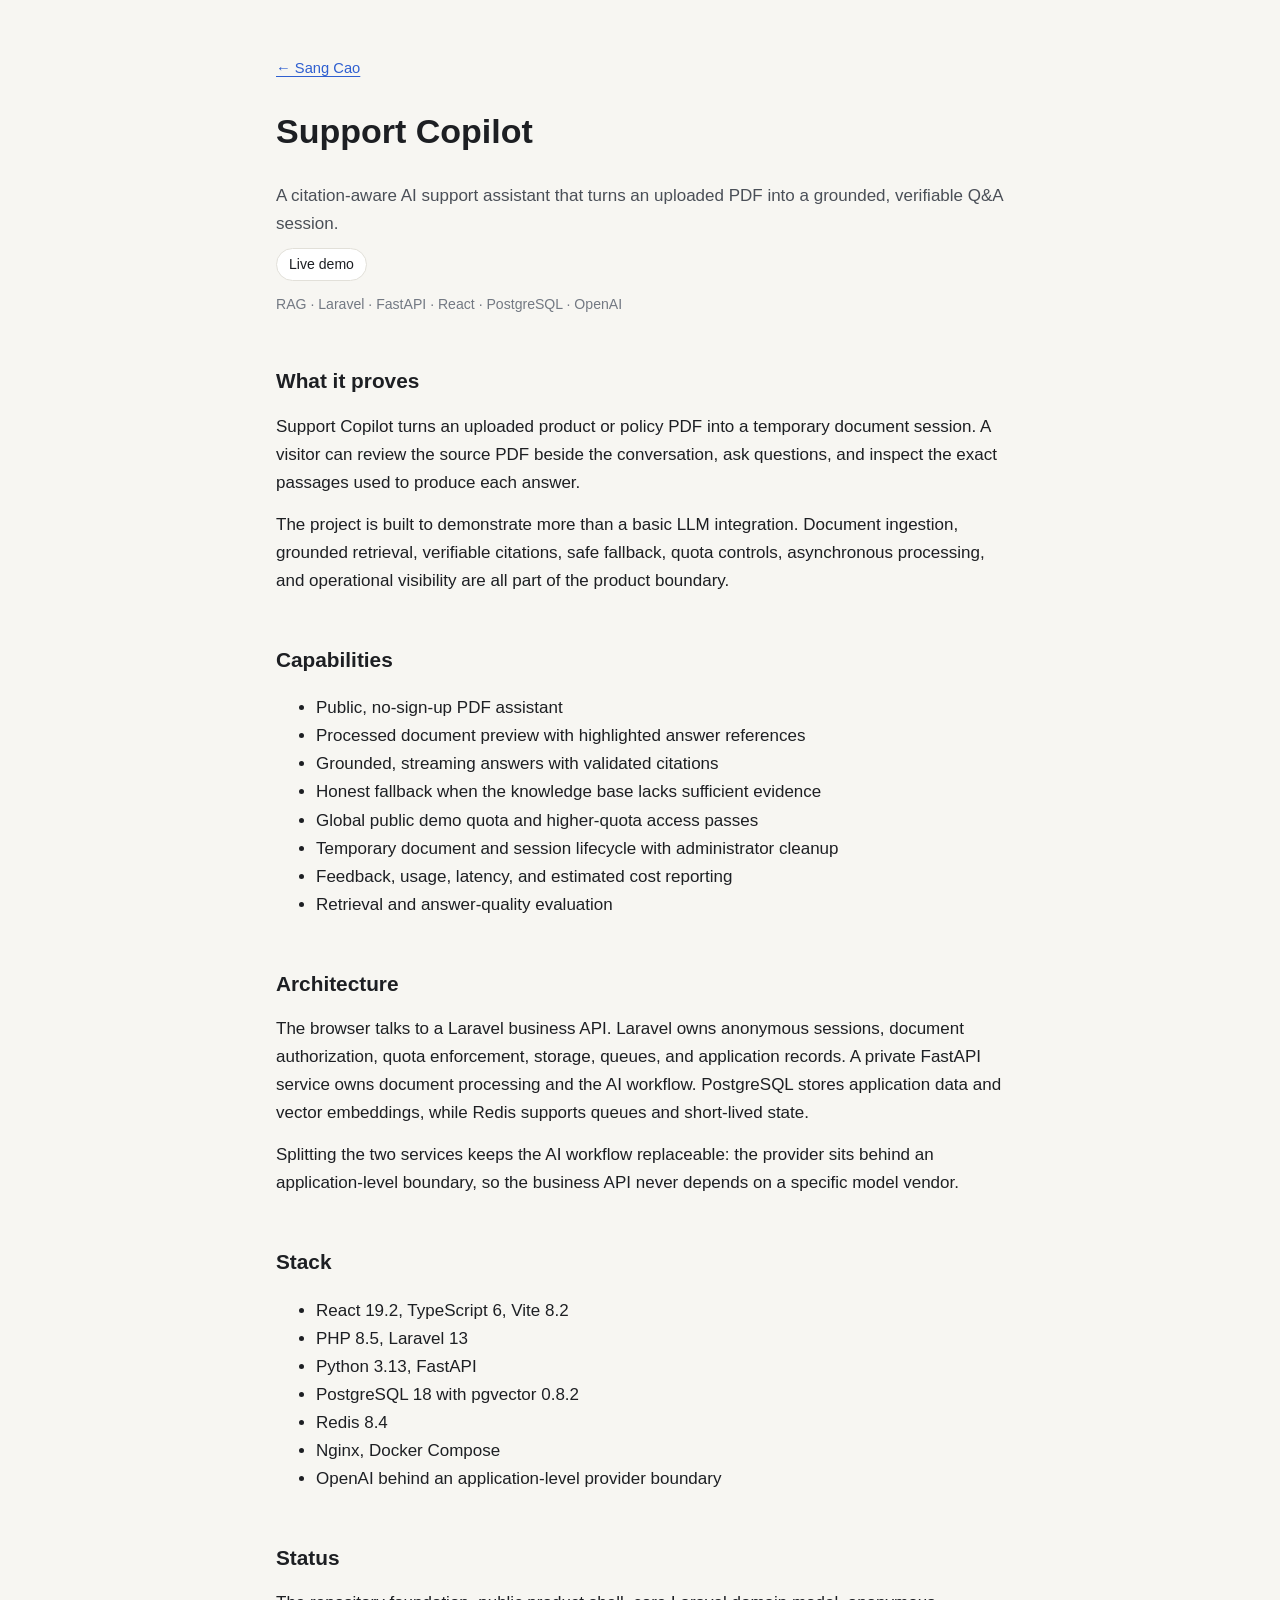
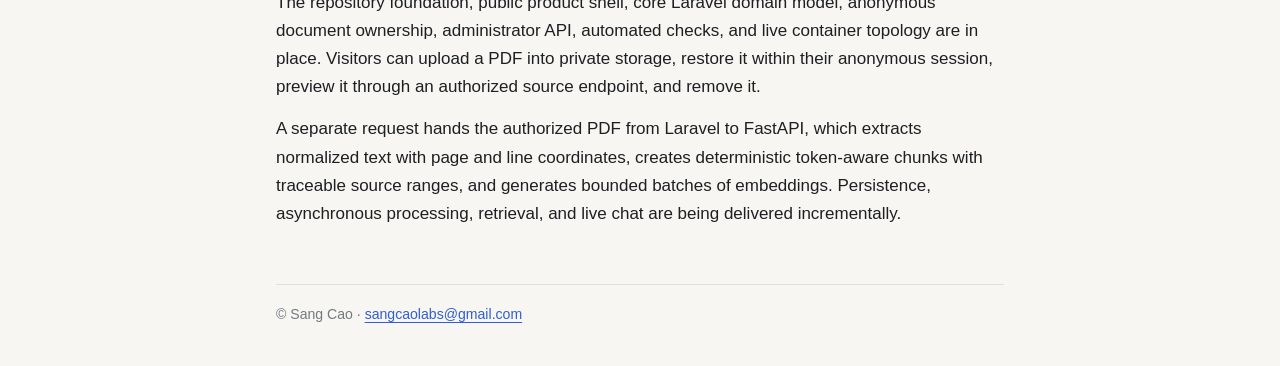
==== projects/support-copilot/index.html @ c01fbd15 "Portfolio moved from sangcaolabs.com/sang/ and /projects/ Co-Authored-By: Claude Opus 5.5 <noreply@a" ====
<!doctype html>
<html lang="en">
  <head>
    <meta charset="utf-8" />
    <meta name="viewport" content="width=device-width, initial-scale=1" />
    <title>Support Copilot — Sang Cao</title>
    <meta
      name="description"
      content="A citation-aware AI support assistant that turns an uploaded PDF into a grounded, verifiable Q&A session."
    />
    <link rel="canonical" href="https://sangcnt.github.io/projects/support-copilot/" />
    <link rel="icon" href="../../sang-profile.jpg" />
    <link rel="stylesheet" href="../../style.css" />
  </head>
  <body>
    <main>
      <p class="muted"><a href="../../">← Sang Cao</a></p>
      <h1>Support Copilot</h1>
      <p class="role">
        A citation-aware AI support assistant that turns an uploaded PDF into a grounded, verifiable
        Q&amp;A session.
      </p>
      <ul class="links">
        <li><a href="https://demo.sangcaolabs.com/support-copilot/">Live demo</a></li>
      </ul>
      <p class="tags" style="margin-top: 12px">RAG · Laravel · FastAPI · React · PostgreSQL · OpenAI</p>

      <h2>What it proves</h2>
      <p>
        Support Copilot turns an uploaded product or policy PDF into a temporary document session. A
        visitor can review the source PDF beside the conversation, ask questions, and inspect the
        exact passages used to produce each answer.
      </p>
      <p>
        The project is built to demonstrate more than a basic LLM integration. Document ingestion,
        grounded retrieval, verifiable citations, safe fallback, quota controls, asynchronous
        processing, and operational visibility are all part of the product boundary.
      </p>

      <h2>Capabilities</h2>
      <ul>
        <li>Public, no-sign-up PDF assistant</li>
        <li>Processed document preview with highlighted answer references</li>
        <li>Grounded, streaming answers with validated citations</li>
        <li>Honest fallback when the knowledge base lacks sufficient evidence</li>
        <li>Global public demo quota and higher-quota access passes</li>
        <li>Temporary document and session lifecycle with administrator cleanup</li>
        <li>Feedback, usage, latency, and estimated cost reporting</li>
        <li>Retrieval and answer-quality evaluation</li>
      </ul>

      <h2>Architecture</h2>
      <p>
        The browser talks to a Laravel business API. Laravel owns anonymous sessions, document
        authorization, quota enforcement, storage, queues, and application records. A private
        FastAPI service owns document processing and the AI workflow. PostgreSQL stores application
        data and vector embeddings, while Redis supports queues and short-lived state.
      </p>
      <p>
        Splitting the two services keeps the AI workflow replaceable: the provider sits behind an
        application-level boundary, so the business API never depends on a specific model vendor.
      </p>

      <h2>Stack</h2>
      <ul>
        <li>React 19.2, TypeScript 6, Vite 8.2</li>
        <li>PHP 8.5, Laravel 13</li>
        <li>Python 3.13, FastAPI</li>
        <li>PostgreSQL 18 with pgvector 0.8.2</li>
        <li>Redis 8.4</li>
        <li>Nginx, Docker Compose</li>
        <li>OpenAI behind an application-level provider boundary</li>
      </ul>

      <h2>Status</h2>
      <p>
        The repository foundation, public product shell, core Laravel domain model, anonymous
        document ownership, administrator API, automated checks, and live container topology are in
        place. Visitors can upload a PDF into private storage, restore it within their anonymous
        session, preview it through an authorized source endpoint, and remove it.
      </p>
      <p>
        A separate request hands the authorized PDF from Laravel to FastAPI, which extracts
        normalized text with page and line coordinates, creates deterministic token-aware chunks with
        traceable source ranges, and generates bounded batches of embeddings. Persistence,
        asynchronous processing, retrieval, and live chat are being delivered incrementally.
      </p>

      <footer class="site-footer">
        © Sang Cao · <a href="mailto:sangcaolabs@gmail.com">sangcaolabs@gmail.com</a>
      </footer>
    </main>
  </body>
</html>
---- style.css ----
:root {
  --bg: #f7f6f2;
  --surface: #ffffff;
  --ink: #1d1f23;
  --ink-soft: #4a4f57;
  --ink-faint: #737983;
  --line: #e2e0d9;
  --accent: #2f5fd0;
  --chip: #eef1f8;
}

@media (prefers-color-scheme: dark) {
  :root {
    --bg: #14161a;
    --surface: #1b1e23;
    --ink: #eceef1;
    --ink-soft: #c2c6cd;
    --ink-faint: #8b919b;
    --line: #2b2f36;
    --accent: #8fb0ff;
    --chip: #232832;
  }
}

* {
  box-sizing: border-box;
}

body {
  margin: 0;
  background: var(--bg);
  color: var(--ink);
  font: 17px/1.65 ui-sans-serif, -apple-system, BlinkMacSystemFont, 'Segoe UI', Roboto, sans-serif;
}

a {
  color: var(--accent);
  text-underline-offset: 3px;
}

main {
  width: min(100%, 760px);
  margin: 0 auto;
  padding: 56px 16px 40px;
}

.profile {
  display: flex;
  gap: 22px;
  align-items: center;
  margin-bottom: 28px;
}

.profile img {
  width: 104px;
  height: 104px;
  border-radius: 50%;
  object-fit: cover;
}

.profile h1 {
  margin: 0;
  font-size: 2rem;
  line-height: 1.2;
}

.role {
  margin: 4px 0 10px;
  color: var(--ink-soft);
}

.links {
  display: flex;
  flex-wrap: wrap;
  gap: 8px;
  margin: 0;
  padding: 0;
  list-style: none;
}

.links a {
  display: inline-block;
  padding: 4px 12px;
  border: 1px solid var(--line);
  border-radius: 999px;
  background: var(--surface);
  color: var(--ink);
  font-size: 0.88rem;
  text-decoration: none;
}

.links a:hover {
  border-color: var(--accent);
}

h2 {
  margin: 48px 0 14px;
  font-size: 1.3rem;
}

h3 {
  margin: 22px 0 4px;
  font-size: 1.05rem;
}

p {
  margin: 0 0 14px;
}

.muted {
  color: var(--ink-faint);
  font-size: 0.92rem;
}

.tags {
  color: var(--ink-faint);
  font-size: 0.88rem;
}

table {
  width: 100%;
  border-collapse: collapse;
  font-size: 0.95rem;
}

th,
td {
  padding: 8px 10px;
  border-bottom: 1px solid var(--line);
  text-align: left;
  vertical-align: top;
}

th {
  width: 9em;
  color: var(--ink-soft);
  font-weight: 600;
}

.now {
  padding-left: 1.2em;
}

.reviews {
  display: grid;
  gap: 14px;
}

blockquote {
  margin: 0;
  padding: 16px 18px;
  border: 1px solid var(--line);
  border-radius: 12px;
  background: var(--surface);
}

blockquote p {
  margin-bottom: 8px;
}

blockquote footer {
  color: var(--ink-faint);
  font-size: 0.85rem;
}

.card {
  display: block;
  padding: 18px 20px;
  border: 1px solid var(--line);
  border-radius: 12px;
  background: var(--surface);
  color: var(--ink);
  text-decoration: none;
}

.card:hover {
  border-color: var(--accent);
}

.card strong {
  display: block;
  margin-bottom: 4px;
  font-size: 1.05rem;
}

.site-footer {
  margin-top: 56px;
  padding-top: 18px;
  border-top: 1px solid var(--line);
  color: var(--ink-faint);
  font-size: 0.88rem;
}

@media (max-width: 560px) {
  .profile {
    flex-direction: column;
    align-items: flex-start;
  }

  th {
    width: 6.5em;
  }
}
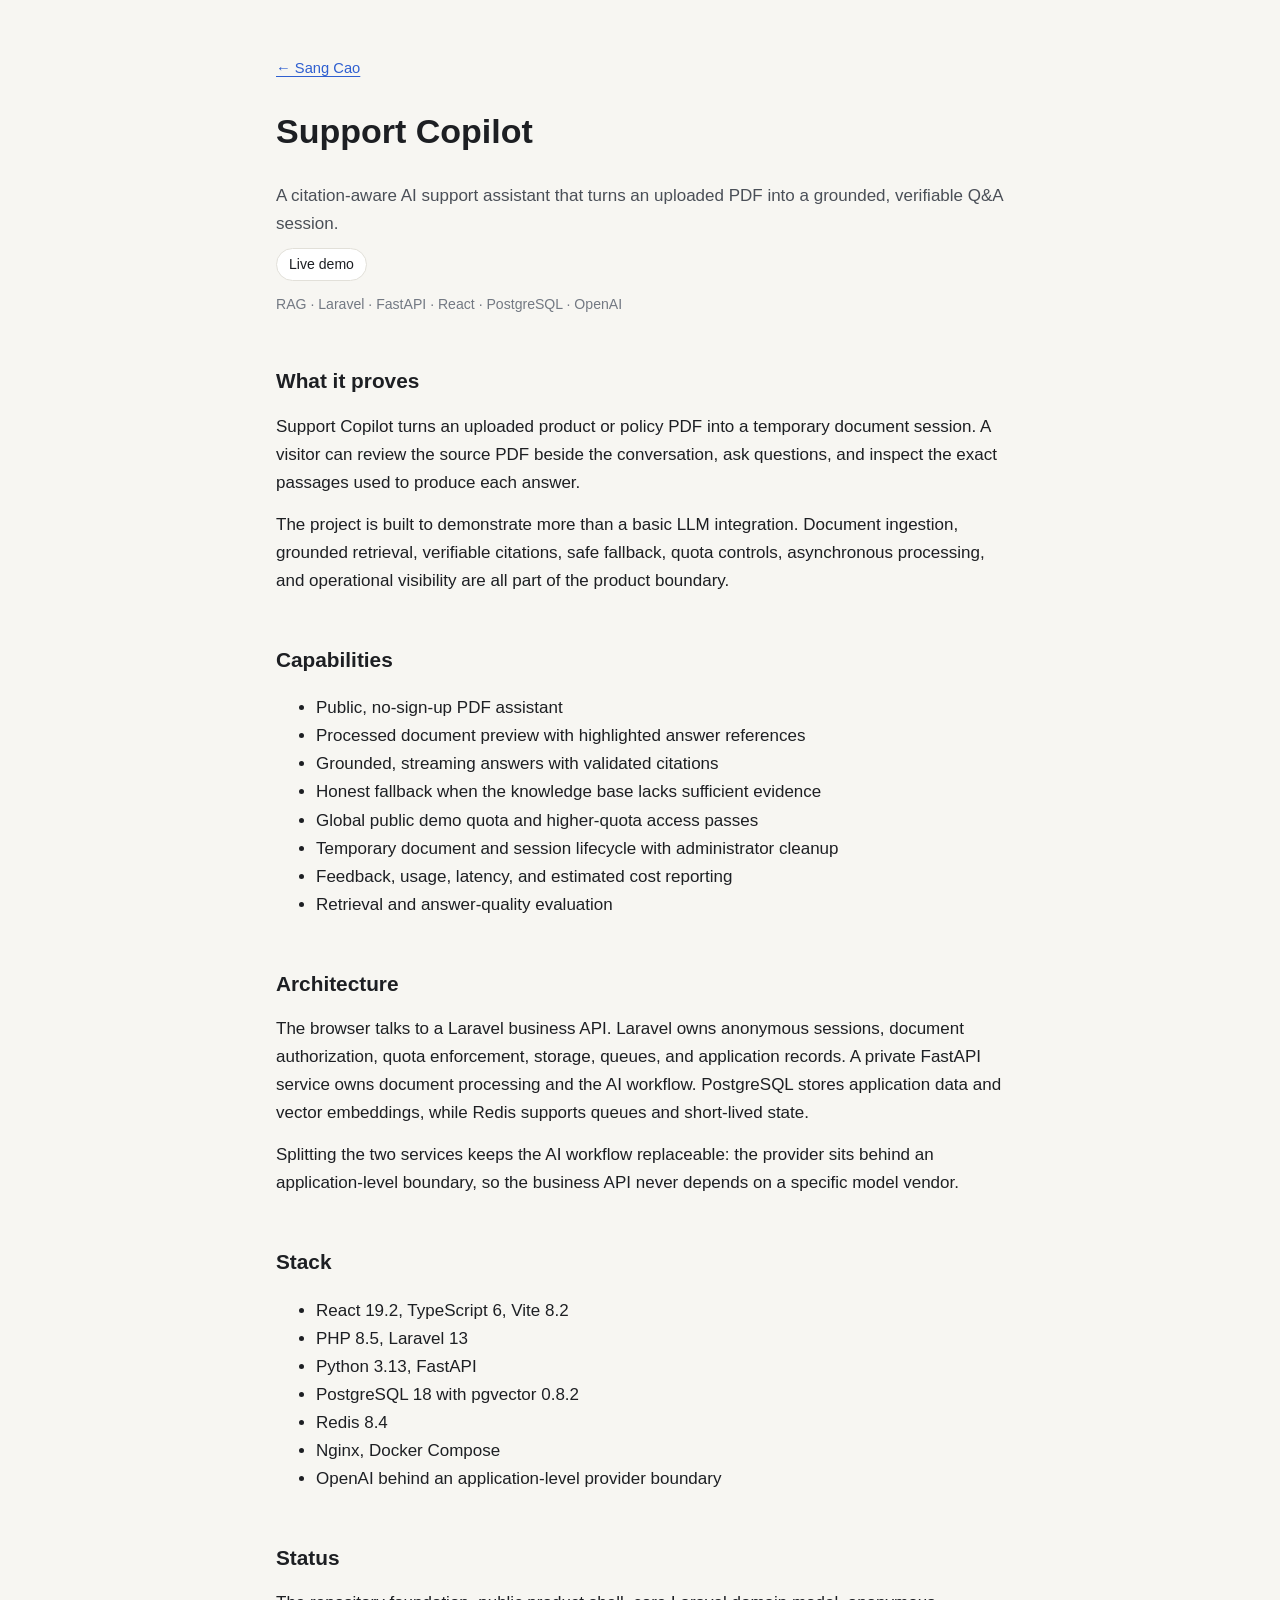
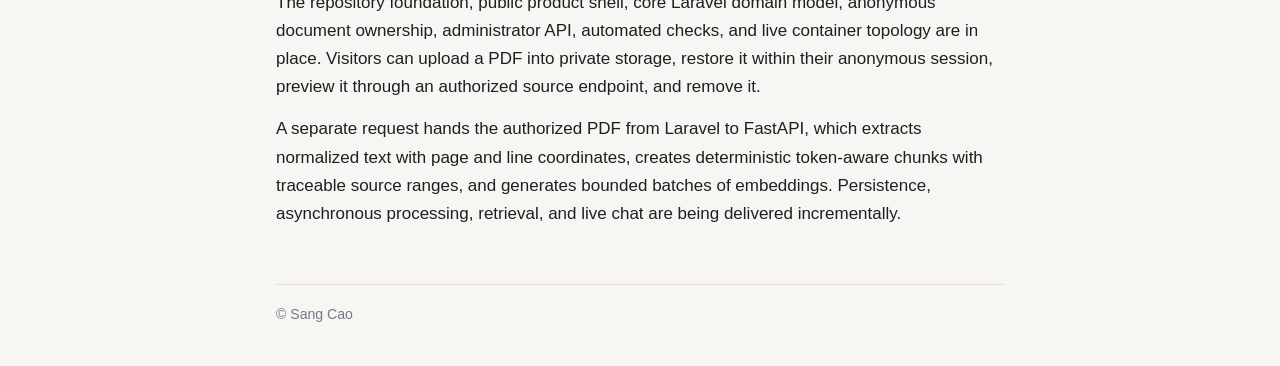
==== commit 77046f9d: "Remove the email address Co-Authored-By: Claude Opus 5.5 <noreply@anthropic.com>" ====
--- a/projects/support-copilot/index.html
+++ b/projects/support-copilot/index.html
@@ -87,7 +87,7 @@
       </p>
 
       <footer class="site-footer">
-        © Sang Cao · <a href="mailto:sangcaolabs@gmail.com">sangcaolabs@gmail.com</a>
+        © Sang Cao
       </footer>
     </main>
   </body>
